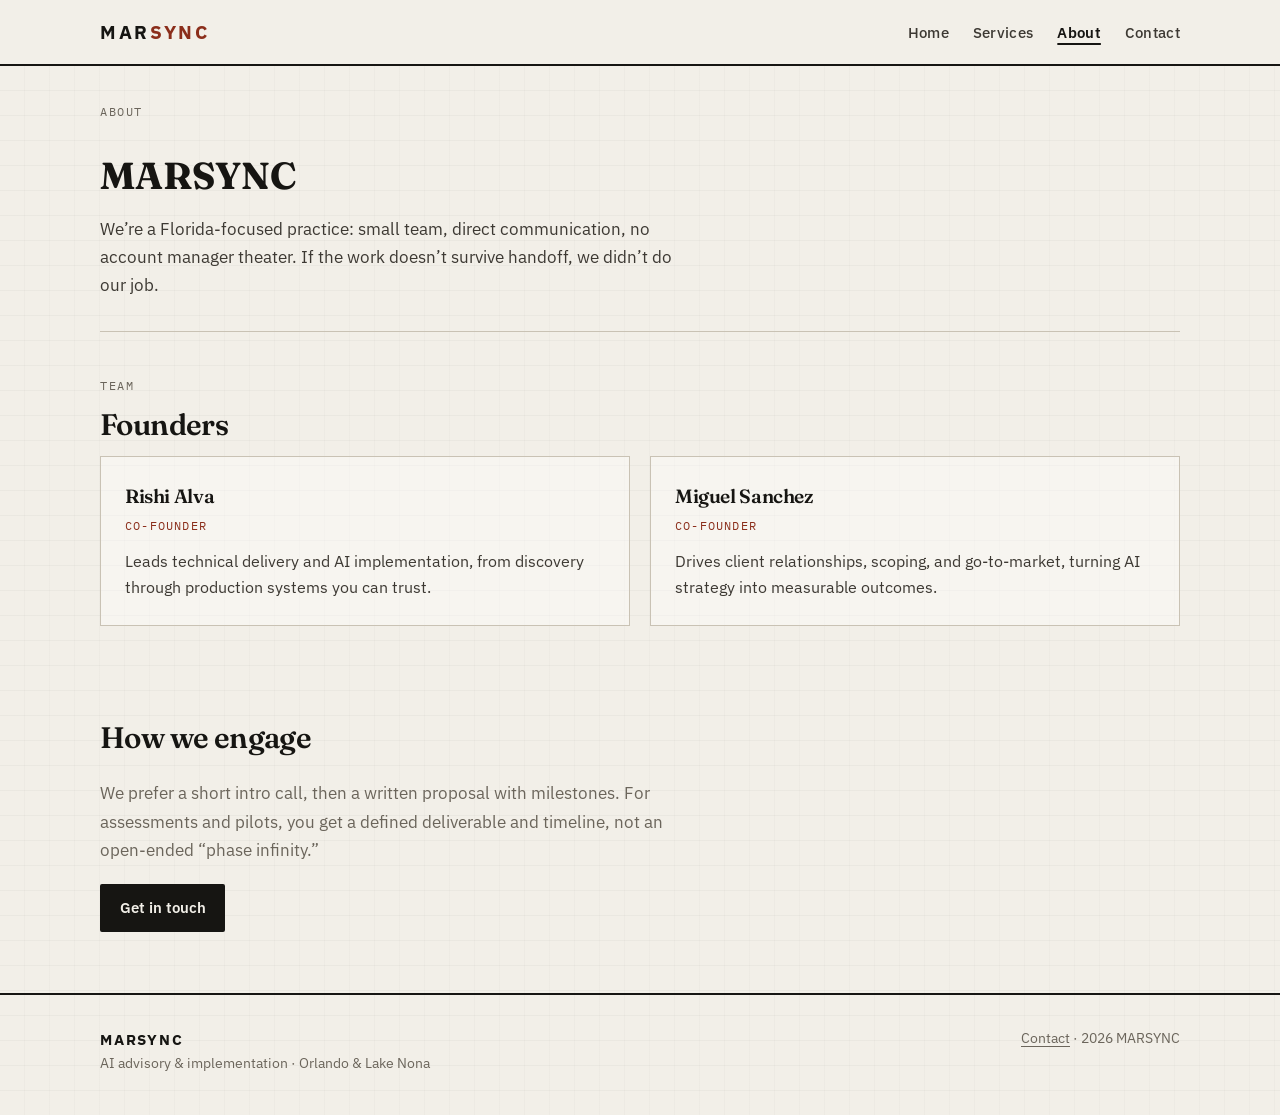
==== about.html @ 9117202c "MARSYNC marketing site" ====
<!DOCTYPE html>
<html lang="en">
  <head>
    <meta charset="utf-8" />
    <meta name="viewport" content="width=device-width, initial-scale=1" />
    <meta
      name="description"
      content="Meet the MARSYNC team: Rishi Alva and Miguel Sanchez. AI implementation and client success for Orlando & Lake Nona."
    />
    <title>About | MARSYNC</title>
    <link rel="preconnect" href="https://fonts.googleapis.com" />
    <link rel="preconnect" href="https://fonts.gstatic.com" crossorigin />
    <link
      href="https://fonts.googleapis.com/css2?family=Fraunces:ital,opsz,wght@0,9..144,400;0,9..144,600;0,9..144,700;1,9..144,400&family=IBM+Plex+Mono:ital,wght@0,400;0,500;1,400&family=IBM+Plex+Sans:ital,wght@0,400;0,500;0,600;0,700;1,400&display=swap"
      rel="stylesheet"
    />
    <link rel="stylesheet" href="css/styles.css" />
  </head>
  <body>
    <header class="site-header">
      <div class="wrap header-inner">
        <a class="logo" href="index.html">MAR<span>SYNC</span></a>
        <button
          class="nav-toggle"
          type="button"
          aria-expanded="false"
          aria-controls="primary-nav"
        >
          Menu
        </button>
        <nav class="site-nav" id="primary-nav" aria-label="Primary">
          <ul>
            <li><a href="index.html">Home</a></li>
            <li><a href="services.html">Services</a></li>
            <li><a href="about.html">About</a></li>
            <li><a href="contact.html">Contact</a></li>
          </ul>
        </nav>
      </div>
    </header>

    <main>
      <div class="wrap page-hero">
        <p class="section-label">About</p>
        <h1>MARSYNC</h1>
        <p>
          We’re a Florida-focused practice: small team, direct communication, no account
          manager theater. If the work doesn’t survive handoff, we didn’t do our job.
        </p>
      </div>

      <section>
        <div class="wrap">
          <p class="section-label">Team</p>
          <h2 style="margin-top: 0">Founders</h2>
          <div class="founder-grid">
            <article class="founder-card">
              <h2>Rishi Alva</h2>
              <p class="role">Co-founder</p>
              <p>
                Leads technical delivery and AI implementation, from discovery through
                production systems you can trust.
              </p>
            </article>
            <article class="founder-card">
              <h2>Miguel Sanchez</h2>
              <p class="role">Co-founder</p>
              <p>
                Drives client relationships, scoping, and go-to-market, turning AI strategy
                into measurable outcomes.
              </p>
            </article>
          </div>
        </div>
      </section>

      <section>
        <div class="wrap">
          <h2>How we engage</h2>
          <p class="muted" style="max-width: 60ch">
            We prefer a short intro call, then a written proposal with milestones. For
            assessments and pilots, you get a defined deliverable and timeline, not an
            open-ended “phase infinity.”
          </p>
          <p style="margin-top: 1.25rem">
            <a class="btn btn-primary" href="contact.html">Get in touch</a>
          </p>
        </div>
      </section>
    </main>

    <footer class="site-footer">
      <div class="wrap footer-inner">
        <div>
          <div class="footer-brand">MARSYNC</div>
          <div>AI advisory &amp; implementation · Orlando &amp; Lake Nona</div>
        </div>
        <div class="footer-meta">
          <a href="contact.html">Contact</a>
          ·
          <span id="footer-year"></span>
          MARSYNC
        </div>
      </div>
    </footer>

    <script src="js/site-config.js"></script>
    <script>
      document.getElementById("footer-year").textContent = new Date().getFullYear();
    </script>
    <script src="js/main.js"></script>
  </body>
</html>
---- css/styles.css ----
/* MARSYNC: editorial / brochure feel */
:root {
  --paper: #f2efe8;
  --paper-2: #e8e4da;
  --ink: #161512;
  --ink-soft: #3d3933;
  --muted: #6b655b;
  --rule: #c9c2b4;
  --accent: #8b2e1b;
  --accent-hover: #6f2415;
  --accent-bg: rgba(139, 46, 27, 0.08);
  --danger: #a32020;
  --font-serif: "Fraunces", "Georgia", serif;
  --font-sans: "IBM Plex Sans", system-ui, sans-serif;
  --font-mono: "IBM Plex Mono", ui-monospace, monospace;
  --radius: 2px;
  --max: 1080px;
}

*,
*::before,
*::after {
  box-sizing: border-box;
}

html {
  scroll-behavior: smooth;
}

body {
  margin: 0;
  font-family: var(--font-sans);
  font-size: 1.0625rem;
  line-height: 1.65;
  color: var(--ink-soft);
  background-color: var(--paper);
  background-image: repeating-linear-gradient(
      0deg,
      transparent,
      transparent 24px,
      rgba(0, 0, 0, 0.03) 24px,
      rgba(0, 0, 0, 0.03) 25px
    ),
    repeating-linear-gradient(
      90deg,
      transparent,
      transparent 24px,
      rgba(0, 0, 0, 0.02) 24px,
      rgba(0, 0, 0, 0.02) 25px
    );
  min-height: 100vh;
  display: flex;
  flex-direction: column;
}

main {
  flex: 1;
}

body.nav-open {
  overflow: hidden;
}

a {
  color: var(--accent);
  text-decoration: underline;
  text-decoration-thickness: 1px;
  text-underline-offset: 3px;
}

a:hover {
  color: var(--accent-hover);
}

.wrap {
  width: min(100% - 2.25rem, var(--max));
  margin-inline: auto;
}

.site-header {
  position: sticky;
  top: 0;
  z-index: 100;
  background: var(--paper);
  border-bottom: 2px solid var(--ink);
}

.header-inner {
  display: flex;
  align-items: center;
  justify-content: space-between;
  padding: 1rem 0;
  gap: 1rem;
}

.logo {
  font-family: var(--font-sans);
  font-weight: 700;
  font-size: 1.2rem;
  letter-spacing: 0.14em;
  text-transform: uppercase;
  color: var(--ink);
  text-decoration: none;
}

.logo:hover {
  color: var(--accent);
  text-decoration: none;
}

.logo span {
  color: var(--accent);
}

.site-nav ul {
  list-style: none;
  margin: 0;
  padding: 0;
  display: flex;
  gap: 1.5rem;
  align-items: center;
}

.site-nav a {
  color: var(--ink-soft);
  font-weight: 500;
  font-size: 0.95rem;
  text-decoration: none;
  letter-spacing: 0.02em;
}

.site-nav a:hover {
  color: var(--ink);
  text-decoration: underline;
  text-underline-offset: 4px;
}

.site-nav a[aria-current="page"] {
  color: var(--ink);
  font-weight: 600;
  text-decoration: underline;
  text-decoration-thickness: 2px;
  text-underline-offset: 5px;
}

.nav-toggle {
  display: none;
  background: var(--paper-2);
  border: 2px solid var(--ink);
  color: var(--ink);
  padding: 0.45rem 0.7rem;
  border-radius: var(--radius);
  cursor: pointer;
  font-family: var(--font-mono);
  font-size: 0.8rem;
  text-transform: uppercase;
  letter-spacing: 0.06em;
}

@media (max-width: 768px) {
  .nav-toggle {
    display: block;
  }

  .site-nav {
    position: fixed;
    inset: 0 0 auto auto;
    top: 58px;
    width: min(300px, 100vw);
    background: var(--paper);
    border: 2px solid var(--ink);
    margin: 0.5rem 1.1rem;
    padding: 1rem 1.25rem;
    box-shadow: 8px 8px 0 var(--rule);
    transform: translateX(120%);
    opacity: 0;
    pointer-events: none;
    transition: transform 0.2s ease, opacity 0.2s ease;
  }

  .site-nav.is-open {
    transform: translateX(0);
    opacity: 1;
    pointer-events: auto;
  }

  .site-nav ul {
    flex-direction: column;
    align-items: flex-start;
    gap: 0.65rem;
  }
}

.hero {
  padding: clamp(2.5rem, 7vw, 4.25rem) 0 2rem;
  border-bottom: 1px solid var(--rule);
}

.hero-grid {
  display: grid;
  gap: 2rem;
}

@media (min-width: 880px) {
  .hero-grid {
    grid-template-columns: 1fr minmax(220px, 280px);
    align-items: start;
    gap: 3rem;
  }
}

.kicker {
  font-family: var(--font-mono);
  font-size: 0.72rem;
  text-transform: uppercase;
  letter-spacing: 0.16em;
  color: var(--muted);
  margin: 0 0 0.75rem;
}

.hero h1 {
  font-family: var(--font-serif);
  font-weight: 600;
  font-optical-sizing: auto;
  font-size: clamp(2.15rem, 4.8vw, 3.15rem);
  line-height: 1.12;
  letter-spacing: -0.02em;
  color: var(--ink);
  margin: 0 0 1rem;
  max-width: 20ch;
}

.hero .lede {
  font-size: 1.125rem;
  max-width: 48ch;
  margin: 0 0 1.5rem;
}

.hero-aside {
  font-family: var(--font-mono);
  font-size: 0.8rem;
  line-height: 1.55;
  color: var(--muted);
  padding: 1rem 1.1rem;
  border: 1px solid var(--rule);
  background: rgba(255, 255, 255, 0.35);
}

.hero-aside strong {
  display: block;
  font-family: var(--font-sans);
  font-size: 0.85rem;
  letter-spacing: 0.04em;
  text-transform: uppercase;
  color: var(--ink);
  margin-bottom: 0.5rem;
}

.cta-row {
  display: flex;
  flex-wrap: wrap;
  gap: 0.65rem;
  align-items: center;
}

.btn {
  display: inline-flex;
  align-items: center;
  justify-content: center;
  padding: 0.6rem 1.1rem;
  border-radius: var(--radius);
  font-weight: 600;
  font-size: 0.95rem;
  font-family: inherit;
  border: 2px solid var(--ink);
  cursor: pointer;
  text-decoration: none;
  transition: background 0.15s ease, color 0.15s ease;
}

.btn-primary {
  background: var(--ink);
  color: var(--paper);
  border-color: var(--ink);
}

.btn-primary:hover {
  background: var(--accent);
  border-color: var(--accent);
  color: #fff;
  text-decoration: none;
}

.btn-ghost {
  background: transparent;
  color: var(--ink);
}

.btn-ghost:hover {
  background: var(--accent-bg);
  border-color: var(--accent);
  color: var(--accent);
  text-decoration: none;
}

section {
  padding: 2.75rem 0;
}

section h2 {
  font-family: var(--font-serif);
  font-weight: 600;
  font-size: clamp(1.45rem, 2.4vw, 1.85rem);
  color: var(--ink);
  margin: 0 0 0.35rem;
  letter-spacing: -0.02em;
}

.section-intro {
  margin: 0 0 1.75rem;
  max-width: 62ch;
}

.section-label {
  font-family: var(--font-mono);
  font-size: 0.72rem;
  text-transform: uppercase;
  letter-spacing: 0.14em;
  color: var(--muted);
  margin: 0 0 0.4rem;
}

.use-grid {
  display: grid;
  gap: 0;
  border: 1px solid var(--rule);
  background: rgba(255, 255, 255, 0.4);
}

@media (min-width: 720px) {
  .use-grid {
    grid-template-columns: repeat(2, 1fr);
  }
}

.use-tile {
  padding: 1.35rem 1.35rem 1.5rem;
  border-bottom: 1px solid var(--rule);
  border-right: 1px solid var(--rule);
}

@media (min-width: 720px) {
  .use-tile:nth-child(2n) {
    border-right: none;
  }
  .use-tile:nth-last-child(-n + 2) {
    border-bottom: none;
  }
}

@media (max-width: 719px) {
  .use-tile:last-child {
    border-bottom: none;
  }
}

.use-tile h3 {
  font-family: var(--font-serif);
  font-size: 1.2rem;
  font-weight: 600;
  color: var(--ink);
  margin: 0 0 0.65rem;
}

.use-tile ul {
  margin: 0;
  padding-left: 1.15rem;
  color: var(--ink-soft);
  font-size: 0.98rem;
}

.use-tile li {
  margin-bottom: 0.4rem;
}

.sources-note {
  margin-top: 1.25rem;
  padding-top: 1rem;
  border-top: 1px dashed var(--rule);
  font-size: 0.82rem;
  color: var(--muted);
  line-height: 1.55;
  max-width: 75ch;
}

.sources-note a {
  font-weight: 500;
}

.pull-quote {
  margin: 0;
  padding: 1.25rem 0 0;
  font-family: var(--font-serif);
  font-size: 1.15rem;
  font-style: italic;
  color: var(--ink);
  max-width: 38ch;
  border-top: 3px solid var(--accent);
}

.grid-3 {
  display: grid;
  gap: 1rem;
}

@media (min-width: 700px) {
  .grid-3 {
    grid-template-columns: repeat(3, 1fr);
  }
}

.card {
  border: 1px solid var(--rule);
  padding: 1.35rem;
  background: rgba(255, 255, 255, 0.35);
}

.card h3 {
  font-family: var(--font-serif);
  font-size: 1.1rem;
  margin: 0 0 0.45rem;
  color: var(--ink);
}

.card p {
  margin: 0;
  font-size: 0.98rem;
}

.trust-strip {
  margin-top: 2rem;
  padding: 1.1rem 1.25rem;
  border-left: 4px solid var(--ink);
  background: var(--paper-2);
  font-size: 0.95rem;
}

.trust-strip strong {
  color: var(--ink);
}

.page-hero {
  padding: 2.25rem 0 0.5rem;
  border-bottom: 1px solid var(--rule);
}

.page-hero h1 {
  font-family: var(--font-serif);
  font-size: clamp(1.85rem, 3vw, 2.35rem);
  margin: 0 0 0.5rem;
  color: var(--ink);
}

.page-hero p {
  margin: 0 0 1.5rem;
  max-width: 58ch;
}

.service-block {
  margin-bottom: 2.25rem;
  padding-bottom: 2rem;
  border-bottom: 1px solid var(--rule);
}

.service-block:last-of-type {
  border-bottom: none;
  margin-bottom: 0;
  padding-bottom: 0;
}

.service-block h2 {
  font-size: 1.28rem;
  margin-bottom: 0.5rem;
}

.service-block p {
  margin: 0 0 0.65rem;
  max-width: 68ch;
}

.list-check {
  margin: 0.5rem 0 0;
  padding-left: 1.2rem;
}

.list-check li {
  margin-bottom: 0.35rem;
}

.founder-grid {
  display: grid;
  gap: 1.25rem;
}

@media (min-width: 640px) {
  .founder-grid {
    grid-template-columns: repeat(2, 1fr);
  }
}

.founder-card {
  border: 1px solid var(--rule);
  padding: 1.5rem;
  background: rgba(255, 255, 255, 0.35);
}

.founder-card h2 {
  font-size: 1.2rem;
  margin: 0 0 0.2rem;
  font-family: var(--font-serif);
}

.founder-card .role {
  font-family: var(--font-mono);
  font-size: 0.75rem;
  text-transform: uppercase;
  letter-spacing: 0.1em;
  color: var(--accent);
  margin: 0 0 0.85rem;
}

.founder-card p {
  margin: 0;
  font-size: 0.98rem;
}

.form-grid {
  display: grid;
  gap: 1rem;
  max-width: 520px;
}

label {
  display: block;
  font-size: 0.8rem;
  font-weight: 600;
  font-family: var(--font-mono);
  text-transform: uppercase;
  letter-spacing: 0.06em;
  color: var(--muted);
  margin-bottom: 0.35rem;
}

input,
textarea {
  width: 100%;
  padding: 0.6rem 0.75rem;
  border-radius: var(--radius);
  border: 2px solid var(--ink);
  background: #fff;
  color: var(--ink);
  font-family: inherit;
  font-size: 1rem;
}

input:focus,
textarea:focus {
  outline: 2px solid var(--accent);
  outline-offset: 1px;
}

textarea {
  min-height: 140px;
  resize: vertical;
}

.hp {
  position: absolute;
  left: -9999px;
  opacity: 0;
  height: 0;
  overflow: hidden;
}

.form-status {
  margin-top: 0.5rem;
  padding: 0.65rem 0.85rem;
  border: 1px solid var(--rule);
  background: var(--paper-2);
  font-size: 0.92rem;
}

.form-status--error {
  border-color: var(--danger);
  color: var(--danger);
  background: #fce8e8;
}

.site-footer {
  margin-top: auto;
  padding: 2rem 0 2.5rem;
  border-top: 2px solid var(--ink);
  font-size: 0.88rem;
  color: var(--muted);
}

.footer-inner {
  display: flex;
  flex-wrap: wrap;
  gap: 1rem;
  justify-content: space-between;
  align-items: flex-start;
}

.footer-brand {
  font-weight: 700;
  letter-spacing: 0.12em;
  text-transform: uppercase;
  font-size: 0.95rem;
  color: var(--ink);
}

.footer-meta a {
  color: var(--muted);
}

.footer-meta a:hover {
  color: var(--accent);
}

.muted {
  color: var(--muted);
}

.mt-0 {
  margin-top: 0;
}

.mb-2 {
  margin-bottom: 2rem;
}

code {
  font-family: var(--font-mono);
  font-size: 0.88em;
  background: var(--paper-2);
  padding: 0.1em 0.35em;
}
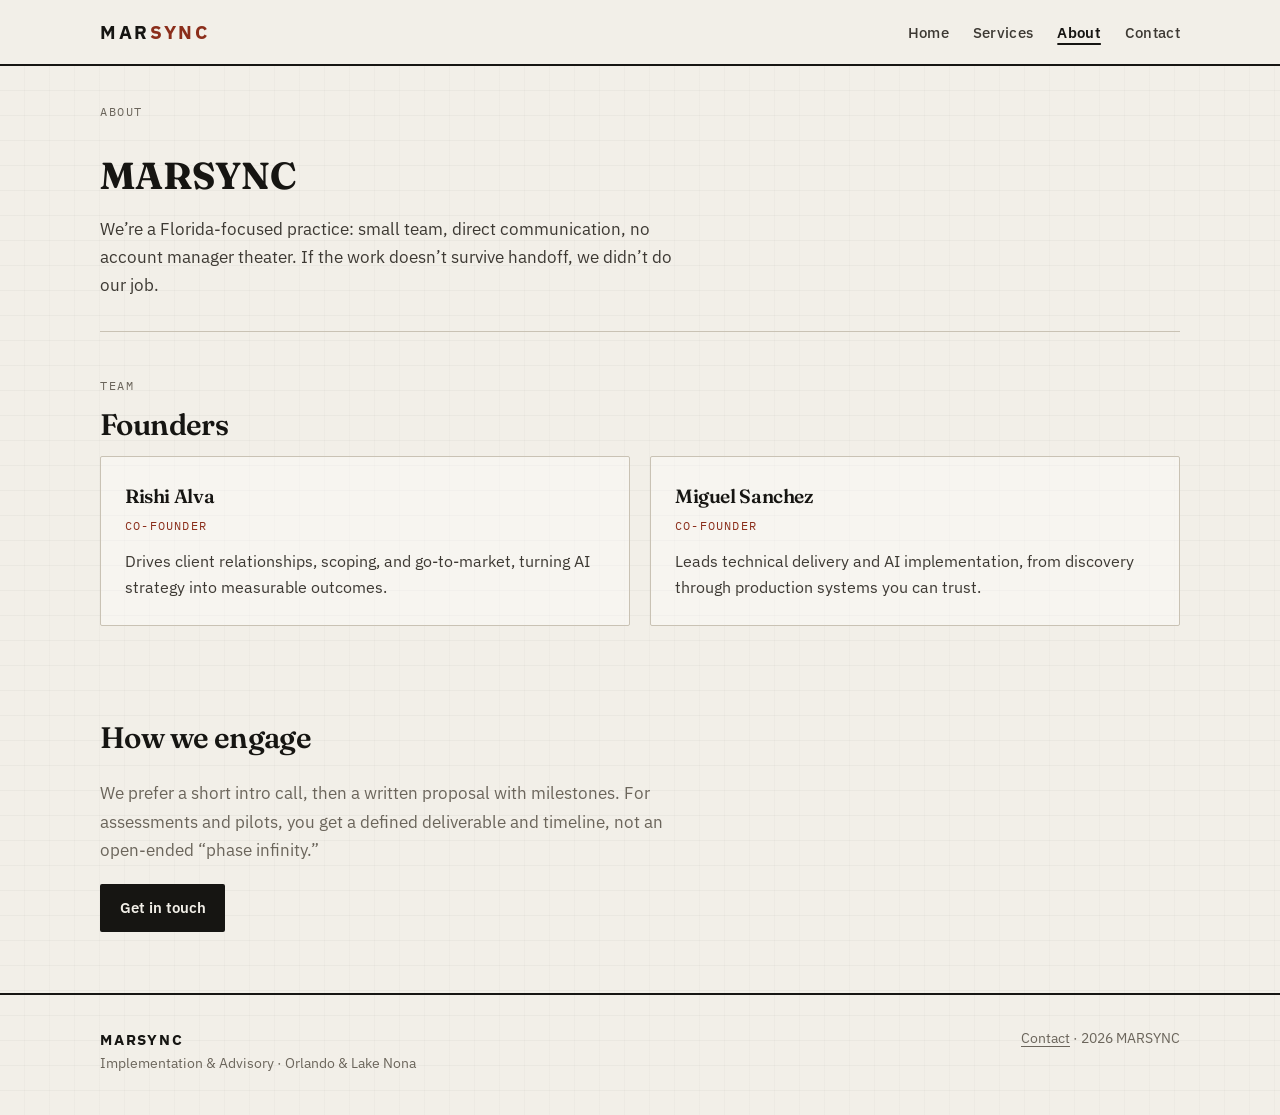
==== commit e3c2a053: "Update site copy, contact info, founder links, and branding assets Made-with: Cursor" ====
--- a/about.html
+++ b/about.html
@@ -54,22 +54,34 @@
           <p class="section-label">Team</p>
           <h2 style="margin-top: 0">Founders</h2>
           <div class="founder-grid">
-            <article class="founder-card">
+            <a
+              class="founder-card founder-card--link"
+              href="https://rishialva.com"
+              target="_blank"
+              rel="noopener noreferrer"
+              aria-label="Rishi Alva — opens personal site in a new tab"
+            >
               <h2>Rishi Alva</h2>
+              <p class="role">Co-founder</p>
+              <p>
+                Drives client relationships, scoping, and go-to-market, turning AI strategy
+                into measurable outcomes.
+              </p>
+            </a>
+            <a
+              class="founder-card founder-card--link"
+              href="https://miggysanchez.com"
+              target="_blank"
+              rel="noopener noreferrer"
+              aria-label="Miguel Sanchez — opens personal site in a new tab"
+            >
+              <h2>Miguel Sanchez</h2>
               <p class="role">Co-founder</p>
               <p>
                 Leads technical delivery and AI implementation, from discovery through
                 production systems you can trust.
               </p>
-            </article>
-            <article class="founder-card">
-              <h2>Miguel Sanchez</h2>
-              <p class="role">Co-founder</p>
-              <p>
-                Drives client relationships, scoping, and go-to-market, turning AI strategy
-                into measurable outcomes.
-              </p>
-            </article>
+            </a>
           </div>
         </div>
       </section>
@@ -93,7 +105,7 @@
       <div class="wrap footer-inner">
         <div>
           <div class="footer-brand">MARSYNC</div>
-          <div>AI advisory &amp; implementation · Orlando &amp; Lake Nona</div>
+          <div>Implementation &amp; Advisory · Orlando &amp; Lake Nona</div>
         </div>
         <div class="footer-meta">
           <a href="contact.html">Contact</a>
--- a/css/styles.css
+++ b/css/styles.css
@@ -383,20 +383,6 @@
   margin-bottom: 0.4rem;
 }
 
-.sources-note {
-  margin-top: 1.25rem;
-  padding-top: 1rem;
-  border-top: 1px dashed var(--rule);
-  font-size: 0.82rem;
-  color: var(--muted);
-  line-height: 1.55;
-  max-width: 75ch;
-}
-
-.sources-note a {
-  font-weight: 500;
-}
-
 .pull-quote {
   margin: 0;
   padding: 1.25rem 0 0;
@@ -512,6 +498,31 @@
   border: 1px solid var(--rule);
   padding: 1.5rem;
   background: rgba(255, 255, 255, 0.35);
+}
+
+.founder-card--link {
+  display: block;
+  text-decoration: none;
+  color: inherit;
+  border-radius: 2px;
+  cursor: pointer;
+  transition:
+    transform 0.18s ease,
+    box-shadow 0.18s ease,
+    border-color 0.18s ease,
+    background-color 0.18s ease;
+}
+
+.founder-card--link:hover {
+  transform: translateY(-3px);
+  border-color: color-mix(in srgb, var(--accent) 45%, var(--rule));
+  box-shadow: 0 10px 28px rgba(22, 21, 18, 0.08);
+  background: rgba(255, 255, 255, 0.55);
+}
+
+.founder-card--link:focus-visible {
+  outline: 2px solid var(--accent);
+  outline-offset: 3px;
 }
 
 .founder-card h2 {
